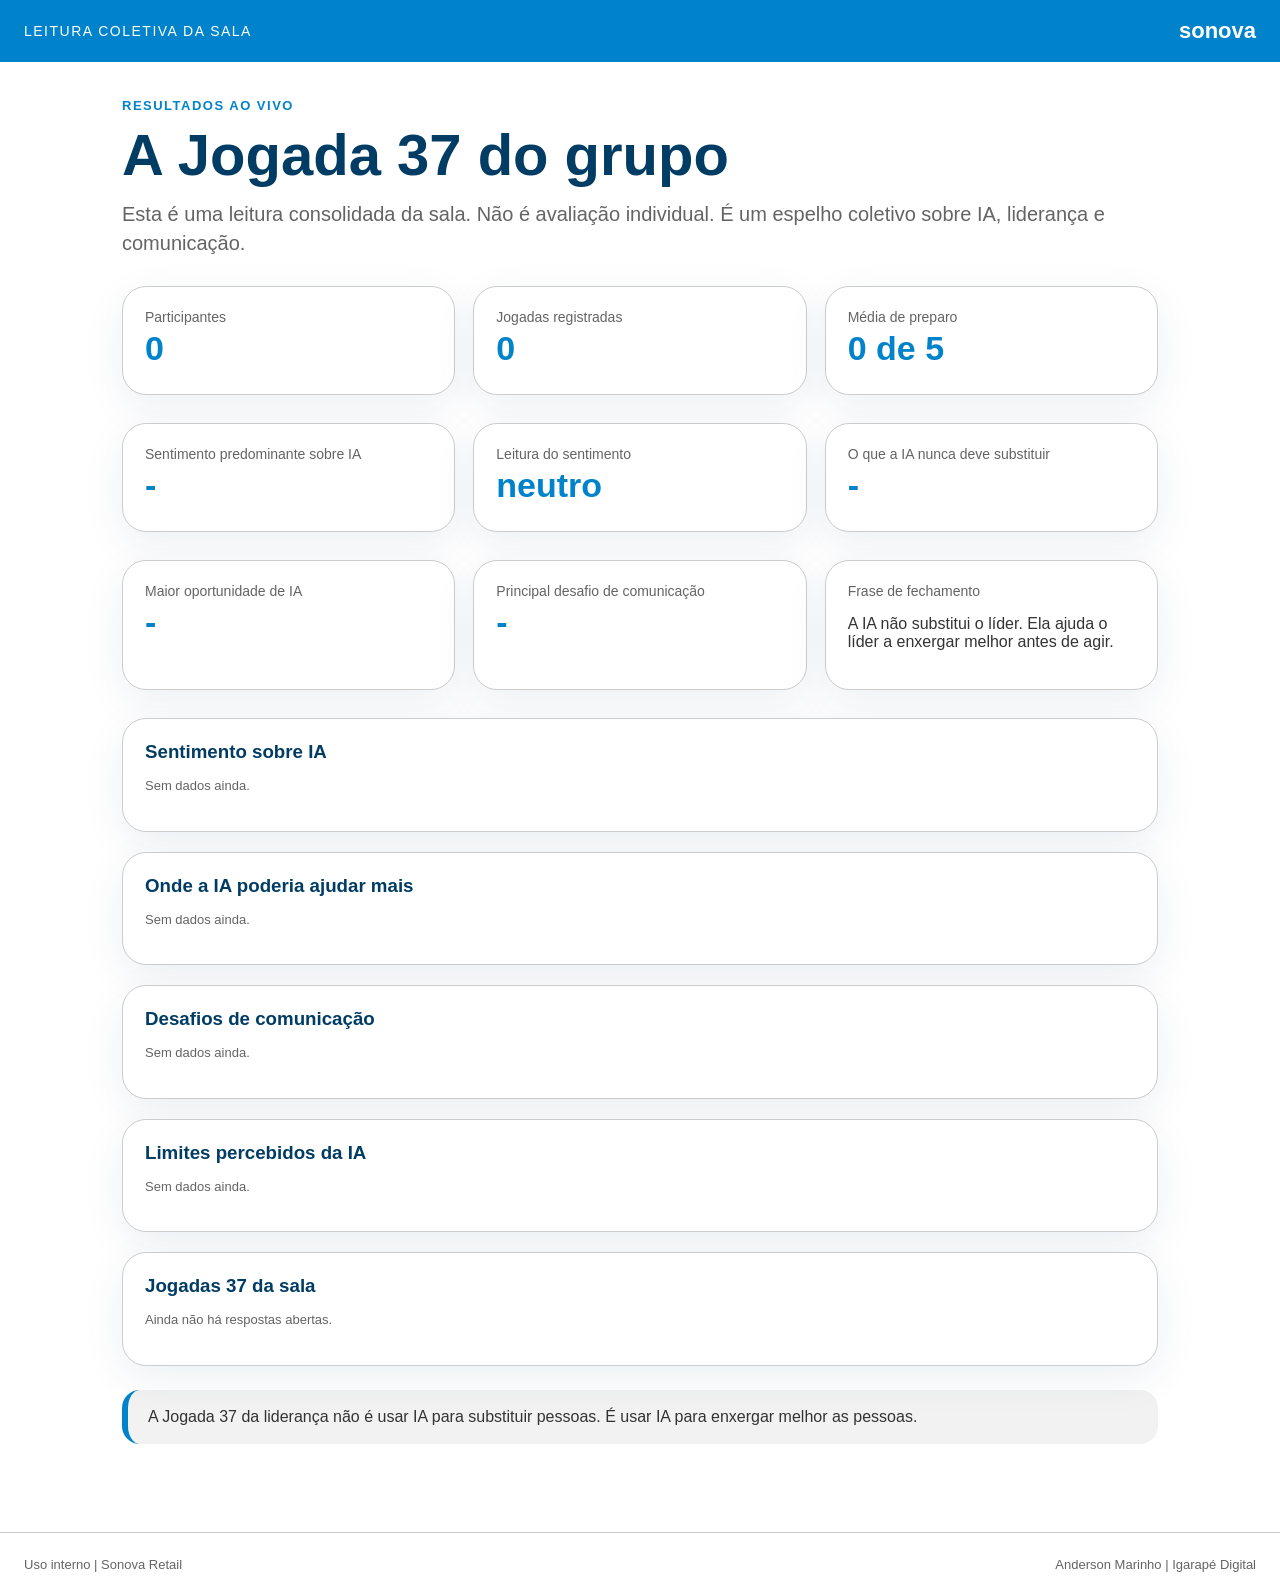
==== resultado.html @ 2100c0d8 "Add files via upload" ====
<!DOCTYPE html><html lang="pt-BR"><head><meta charset="UTF-8"/><meta name="viewport" content="width=device-width, initial-scale=1.0"/><title>Resultado | A Jogada 37</title><link rel="stylesheet" href="style.css"/><script src="config.js"></script></head><body id="resultPage"><header class="header"><div class="brand-left">Leitura coletiva da sala</div><div class="brand-right">sonova</div></header><main class="container"><div class="eyebrow">Resultados ao vivo</div><h1>A Jogada 37 do grupo</h1><p class="subtitle">Esta é uma leitura consolidada da sala. Não é avaliação individual. É um espelho coletivo sobre IA, liderança e comunicação.</p><div id="resultError" class="error"></div><section class="cards"><div class="card"><div class="card-label">Participantes</div><div id="totalParticipantes" class="card-value">0</div></div><div class="card"><div class="card-label">Jogadas registradas</div><div id="totalRespostas" class="card-value">0</div></div><div class="card"><div class="card-label">Média de preparo</div><div id="mediaPreparo" class="card-value">0 de 5</div></div></section><section class="cards"><div class="card"><div class="card-label">Sentimento predominante sobre IA</div><div id="sentimentoPredominante" class="card-value">-</div></div><div class="card"><div class="card-label">Leitura do sentimento</div><div id="leituraSentimento" class="card-value">-</div></div><div class="card"><div class="card-label">O que a IA nunca deve substituir</div><div id="principalLimite" class="card-value">-</div></div></section><section class="cards"><div class="card"><div class="card-label">Maior oportunidade de IA</div><div id="principalUsoIA" class="card-value">-</div></div><div class="card"><div class="card-label">Principal desafio de comunicação</div><div id="principalDesafio" class="card-value">-</div></div><div class="card"><div class="card-label">Frase de fechamento</div><p>A IA não substitui o líder. Ela ajuda o líder a enxergar melhor antes de agir.</p></div></section><section class="chart-row"><div class="card"><h3>Sentimento sobre IA</h3><div id="barsSentimento"></div></div><div class="card"><h3>Onde a IA poderia ajudar mais</h3><div id="barsUsoIA"></div></div><div class="card"><h3>Desafios de comunicação</h3><div id="barsDesafio"></div></div><div class="card"><h3>Limites percebidos da IA</h3><div id="barsLimite"></div></div><div class="card"><h3>Jogadas 37 da sala</h3><div id="openAnswers"></div></div></section><div class="callout">A Jogada 37 da liderança não é usar IA para substituir pessoas. É usar IA para enxergar melhor as pessoas.</div></main><footer class="footer"><span>Uso interno | Sonova Retail</span><span>Anderson Marinho | Igarapé Digital</span></footer><script src="script.js"></script></body></html>
---- style.css ----
:root {
  --sonova-blue:#0083CA;
  --sonova-navy:#003C64;
  --sonova-light-blue:#6EB4DC;
  --text:#333333;
  --muted:#646464;
  --border:#CCCCCC;
  --soft:#F2F2F2;
  --black:#050505;
  --danger:#B00020;
}
*{box-sizing:border-box}
body{margin:0;font-family:Arial,Helvetica,sans-serif;background:#fff;color:var(--text)}
.header{background:var(--sonova-blue);color:#fff;padding:18px 24px;display:flex;justify-content:space-between;align-items:center}
.brand-left{font-size:14px;letter-spacing:1.5px;text-transform:uppercase}
.brand-right{font-size:22px;font-weight:700}
.container{max-width:1080px;margin:0 auto;padding:36px 22px 64px}
.hero{display:grid;grid-template-columns:1.15fr .85fr;gap:32px;align-items:center;min-height:calc(100vh - 76px)}
.hero-card,.form-card,.card{border:1px solid var(--border);border-radius:24px;background:#fff;box-shadow:0 12px 40px rgba(0,60,100,.08)}
.hero-card{padding:34px}.form-card{padding:28px}.card{padding:22px}
.eyebrow{color:var(--sonova-blue);font-weight:700;text-transform:uppercase;letter-spacing:1.5px;font-size:13px;margin-bottom:12px}
h1{color:var(--sonova-navy);font-size:clamp(34px,5vw,58px);line-height:1.02;margin:0 0 16px}
h2{color:var(--sonova-navy);font-size:clamp(26px,3vw,38px);margin:0 0 16px}
h3{color:var(--sonova-navy);margin:0 0 12px}
.subtitle{color:var(--muted);font-size:20px;line-height:1.45;margin:0 0 28px}
.lead{font-size:18px;line-height:1.65}
.callout{background:var(--soft);border-left:6px solid var(--sonova-blue);border-radius:18px;padding:18px 20px;margin:24px 0}
.button-row{display:flex;flex-wrap:wrap;gap:14px;margin-top:24px}
.btn{border:0;background:var(--sonova-blue);color:#fff;padding:14px 20px;border-radius:999px;cursor:pointer;font-weight:700;font-size:16px;text-decoration:none;display:inline-flex;align-items:center;justify-content:center;min-height:48px}
.btn.secondary{background:#fff;color:var(--sonova-blue);border:1px solid var(--sonova-blue)}
.btn.dark{background:var(--sonova-navy)}.btn.danger{background:var(--danger)}
.form-section{margin-bottom:28px;padding-bottom:24px;border-bottom:1px solid var(--border)}
.form-section:last-child{border-bottom:0}
label{display:block;font-weight:700;color:var(--sonova-navy);margin-bottom:8px}
input,select,textarea{width:100%;border:1px solid var(--border);border-radius:14px;padding:14px;font-size:16px;outline:none;background:#fff;color:var(--text)}
textarea{min-height:110px;resize:vertical}.field{margin-bottom:18px}
.grid-2{display:grid;grid-template-columns:repeat(2,minmax(0,1fr));gap:18px}
.options{display:grid;grid-template-columns:repeat(2,minmax(0,1fr));gap:12px;margin-top:10px}
.option{border:1px solid var(--border);border-radius:16px;padding:13px 14px;cursor:pointer;background:#fff;display:flex;gap:10px;align-items:flex-start}
.option input{width:auto;margin-top:2px}.option:hover{border-color:var(--sonova-blue);background:rgba(0,131,202,.05)}
.checkbox-line{display:flex;gap:10px;align-items:flex-start;margin-bottom:12px}.checkbox-line input{width:auto;margin-top:3px}
.small{font-size:13px;color:var(--muted);line-height:1.5}
.error{display:none;background:#fff2f2;color:var(--danger);border:1px solid #f2b8b5;border-radius:14px;padding:12px 14px;margin:14px 0;font-weight:700}
.footer{padding:24px;border-top:1px solid var(--border);color:var(--muted);font-size:13px;display:flex;justify-content:space-between;gap:16px}
.live-body{background:var(--black);color:#fff;min-height:100vh;overflow:hidden}
.live-wrap{min-height:100vh;padding:42px;display:grid;grid-template-columns:1fr .9fr;gap:42px;align-items:center}
.live-kicker{color:var(--sonova-light-blue);text-transform:uppercase;letter-spacing:2.5px;font-weight:700;margin-bottom:18px}
.live-title{color:#fff;font-size:clamp(46px,6vw,86px);line-height:.98;margin:0 0 22px}
.live-subtitle{color:#d9d9d9;font-size:clamp(20px,2.3vw,32px);line-height:1.35;max-width:880px}
.timer{font-size:clamp(56px,8vw,120px);font-weight:800;color:#fff;letter-spacing:2px;margin:26px 0 16px}
.live-stats{display:grid;grid-template-columns:repeat(2,minmax(0,1fr));gap:16px;margin-top:28px;max-width:760px}
.stat{border:1px solid rgba(255,255,255,.25);background:rgba(255,255,255,.06);border-radius:22px;padding:22px}
.stat-number{font-size:48px;font-weight:800;color:var(--sonova-light-blue)}
.stat-label{color:#d9d9d9;font-size:15px;margin-top:6px}
.qr-panel{background:#fff;border-radius:28px;padding:28px;text-align:center;box-shadow:0 0 60px rgba(110,180,220,.22)}
.qr-panel img{width:100%;max-width:520px;display:block;margin:0 auto}
.qr-text{color:var(--sonova-navy);font-size:28px;font-weight:800;margin-top:18px}
.qr-small{color:var(--muted);font-size:15px;margin-top:8px}
.pulse{animation:pulseGlow 1.8s infinite ease-in-out}
@keyframes pulseGlow{0%{text-shadow:0 0 0 rgba(110,180,220,0)}50%{text-shadow:0 0 28px rgba(110,180,220,.8)}100%{text-shadow:0 0 0 rgba(110,180,220,0)}}
.cards{display:grid;grid-template-columns:repeat(3,minmax(0,1fr));gap:18px;margin:28px 0}
.card-value{color:var(--sonova-blue);font-size:34px;font-weight:800;margin:4px 0;word-break:break-word}
.card-label{color:var(--muted);font-size:14px}
.chart-row{display:grid;grid-template-columns:1fr;gap:20px;margin-top:20px}
.bar-item{margin:12px 0}.bar-label{display:flex;justify-content:space-between;gap:16px;font-size:14px;margin-bottom:6px}
.bar-track{width:100%;height:16px;border-radius:999px;background:var(--soft);overflow:hidden}.bar-fill{height:100%;border-radius:999px;background:var(--sonova-blue);width:0}
.table-wrap{overflow-x:auto;border:1px solid var(--border);border-radius:18px;margin-top:18px}table{width:100%;border-collapse:collapse;font-size:14px}
th,td{border-bottom:1px solid var(--border);padding:12px;text-align:left;vertical-align:top}th{color:var(--sonova-navy);background:var(--soft)}
.admin-toolbar{display:flex;flex-wrap:wrap;gap:12px;margin:18px 0}.password-box{max-width:520px;margin:60px auto}
@media(max-width:900px){.hero,.live-wrap,.grid-2{grid-template-columns:1fr}.options,.cards,.live-stats{grid-template-columns:1fr}.live-body{overflow:auto}.live-wrap{padding:24px}.footer{flex-direction:column}}
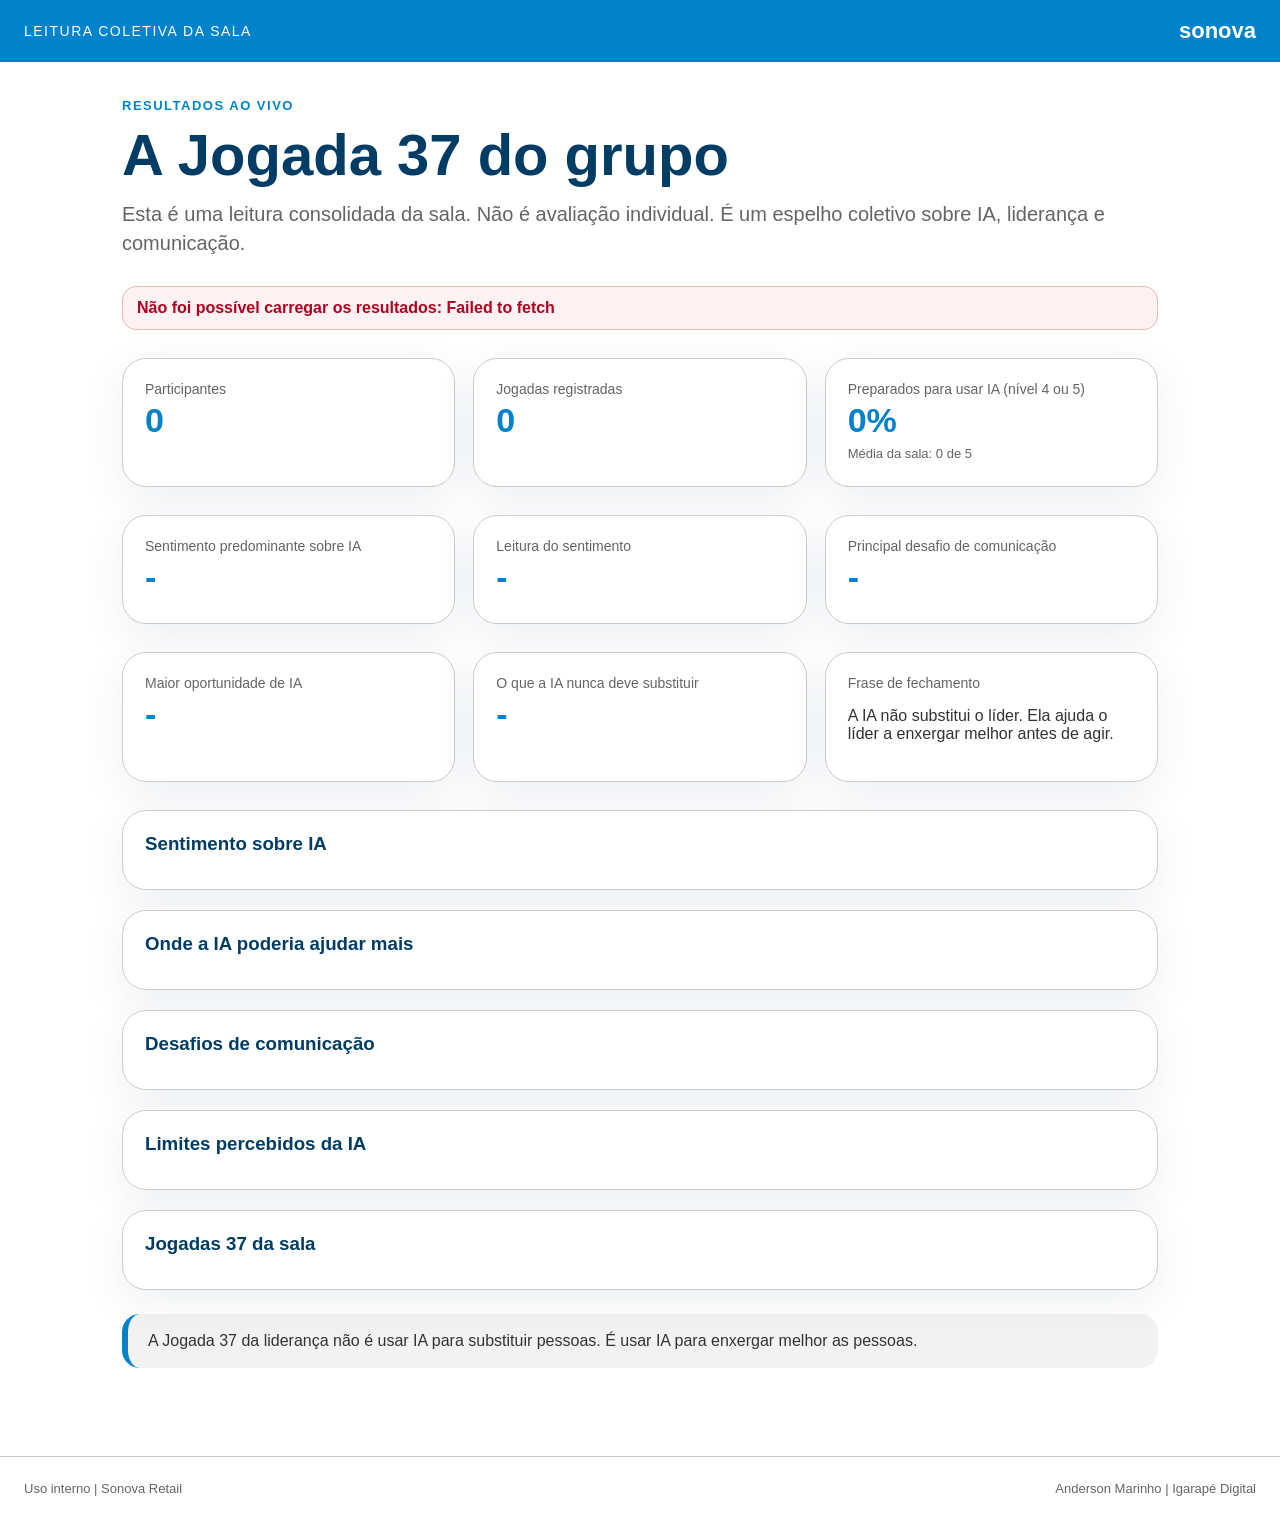
==== commit cad8b208: "Add files via upload" ====
--- a/resultado.html
+++ b/resultado.html
@@ -1 +1,125 @@
-<!DOCTYPE html><html lang="pt-BR"><head><meta charset="UTF-8"/><meta name="viewport" content="width=device-width, initial-scale=1.0"/><title>Resultado | A Jogada 37</title><link rel="stylesheet" href="style.css"/><script src="config.js"></script></head><body id="resultPage"><header class="header"><div class="brand-left">Leitura coletiva da sala</div><div class="brand-right">sonova</div></header><main class="container"><div class="eyebrow">Resultados ao vivo</div><h1>A Jogada 37 do grupo</h1><p class="subtitle">Esta é uma leitura consolidada da sala. Não é avaliação individual. É um espelho coletivo sobre IA, liderança e comunicação.</p><div id="resultError" class="error"></div><section class="cards"><div class="card"><div class="card-label">Participantes</div><div id="totalParticipantes" class="card-value">0</div></div><div class="card"><div class="card-label">Jogadas registradas</div><div id="totalRespostas" class="card-value">0</div></div><div class="card"><div class="card-label">Média de preparo</div><div id="mediaPreparo" class="card-value">0 de 5</div></div></section><section class="cards"><div class="card"><div class="card-label">Sentimento predominante sobre IA</div><div id="sentimentoPredominante" class="card-value">-</div></div><div class="card"><div class="card-label">Leitura do sentimento</div><div id="leituraSentimento" class="card-value">-</div></div><div class="card"><div class="card-label">O que a IA nunca deve substituir</div><div id="principalLimite" class="card-value">-</div></div></section><section class="cards"><div class="card"><div class="card-label">Maior oportunidade de IA</div><div id="principalUsoIA" class="card-value">-</div></div><div class="card"><div class="card-label">Principal desafio de comunicação</div><div id="principalDesafio" class="card-value">-</div></div><div class="card"><div class="card-label">Frase de fechamento</div><p>A IA não substitui o líder. Ela ajuda o líder a enxergar melhor antes de agir.</p></div></section><section class="chart-row"><div class="card"><h3>Sentimento sobre IA</h3><div id="barsSentimento"></div></div><div class="card"><h3>Onde a IA poderia ajudar mais</h3><div id="barsUsoIA"></div></div><div class="card"><h3>Desafios de comunicação</h3><div id="barsDesafio"></div></div><div class="card"><h3>Limites percebidos da IA</h3><div id="barsLimite"></div></div><div class="card"><h3>Jogadas 37 da sala</h3><div id="openAnswers"></div></div></section><div class="callout">A Jogada 37 da liderança não é usar IA para substituir pessoas. É usar IA para enxergar melhor as pessoas.</div></main><footer class="footer"><span>Uso interno | Sonova Retail</span><span>Anderson Marinho | Igarapé Digital</span></footer><script src="script.js"></script></body></html>+<!DOCTYPE html>
+<html lang="pt-BR">
+<head>
+  <meta charset="UTF-8" />
+  <meta name="viewport" content="width=device-width, initial-scale=1.0" />
+  <title>Resultado | A Jogada 37</title>
+  <link rel="stylesheet" href="style.css" />
+  <script src="config.js"></script>
+</head>
+<body id="resultPage">
+
+  <header class="header">
+    <div class="brand-left">Leitura coletiva da sala</div>
+    <div class="brand-right">sonova</div>
+  </header>
+
+  <main class="container">
+
+    <div class="eyebrow">Resultados ao vivo</div>
+    <h1>A Jogada 37 do grupo</h1>
+    <p class="subtitle">
+      Esta é uma leitura consolidada da sala. Não é avaliação individual.
+      É um espelho coletivo sobre IA, liderança e comunicação.
+    </p>
+
+    <div id="resultError" class="error"></div>
+
+    <!-- BLOCO 1: VOLUME E PREPARO -->
+    <section class="cards">
+      <div class="card">
+        <div class="card-label">Participantes</div>
+        <div id="totalParticipantes" class="card-value">0</div>
+      </div>
+
+      <div class="card">
+        <div class="card-label">Jogadas registradas</div>
+        <div id="totalRespostas" class="card-value">0</div>
+      </div>
+
+      <div class="card">
+        <div class="card-label">Preparados para usar IA (nível 4 ou 5)</div>
+        <div id="percentualPreparados" class="card-value">0%</div>
+        <div class="small">Média da sala: <span id="mediaPreparo">0</span> de 5</div>
+      </div>
+    </section>
+
+    <!-- BLOCO 2: SENTIMENTO E DESAFIO -->
+    <section class="cards">
+      <div class="card">
+        <div class="card-label">Sentimento predominante sobre IA</div>
+        <div id="sentimentoPredominante" class="card-value">-</div>
+      </div>
+
+      <div class="card">
+        <div class="card-label">Leitura do sentimento</div>
+        <div id="leituraSentimento" class="card-value">-</div>
+      </div>
+
+      <div class="card">
+        <div class="card-label">Principal desafio de comunicação</div>
+        <div id="principalDesafio" class="card-value">-</div>
+      </div>
+    </section>
+
+    <!-- BLOCO 3: OPORTUNIDADE E LIMITE (clímax) -->
+    <section class="cards">
+      <div class="card">
+        <div class="card-label">Maior oportunidade de IA</div>
+        <div id="principalUsoIA" class="card-value">-</div>
+      </div>
+
+      <div class="card">
+        <div class="card-label">O que a IA nunca deve substituir</div>
+        <div id="principalLimite" class="card-value">-</div>
+      </div>
+
+      <div class="card">
+        <div class="card-label">Frase de fechamento</div>
+        <p>A IA não substitui o líder. Ela ajuda o líder a enxergar melhor antes de agir.</p>
+      </div>
+    </section>
+
+    <!-- GRÁFICOS DETALHADOS -->
+    <section class="chart-row">
+      <div class="card">
+        <h3>Sentimento sobre IA</h3>
+        <div id="barsSentimento"></div>
+      </div>
+
+      <div class="card">
+        <h3>Onde a IA poderia ajudar mais</h3>
+        <div id="barsUsoIA"></div>
+      </div>
+
+      <div class="card">
+        <h3>Desafios de comunicação</h3>
+        <div id="barsDesafio"></div>
+      </div>
+
+      <div class="card">
+        <h3>Limites percebidos da IA</h3>
+        <div id="barsLimite"></div>
+      </div>
+
+      <div class="card">
+        <h3>Jogadas 37 da sala</h3>
+        <div id="openAnswers"></div>
+      </div>
+    </section>
+
+    <div class="callout">
+      A Jogada 37 da liderança não é usar IA para substituir pessoas.
+      É usar IA para enxergar melhor as pessoas.
+    </div>
+
+  </main>
+
+  <footer class="footer">
+    <span>Uso interno | Sonova Retail</span>
+    <span>Anderson Marinho | Igarapé Digital</span>
+  </footer>
+
+  <script src="script.js"></script>
+</body>
+</html>
